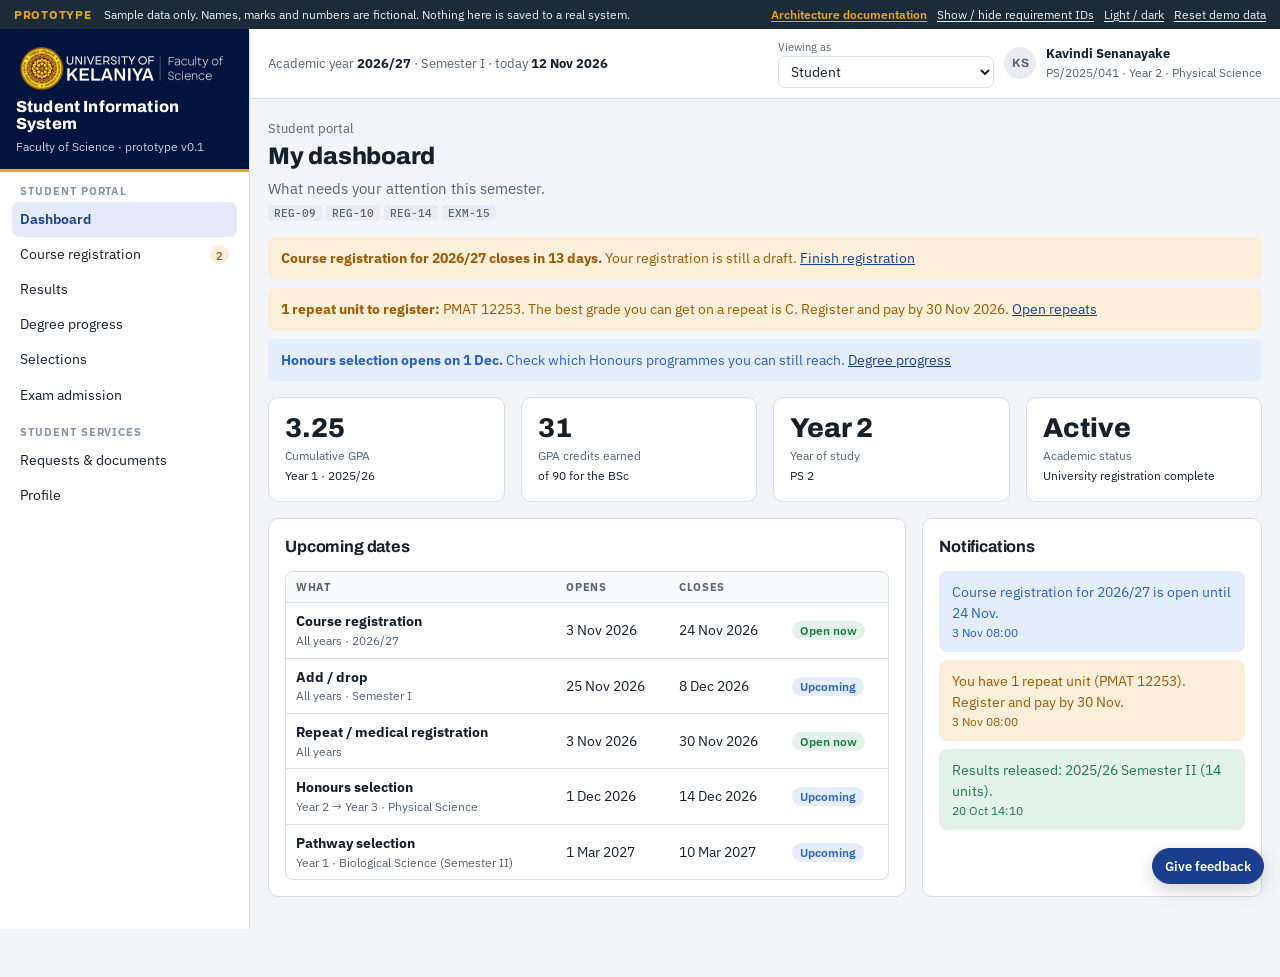
==== prototype/index.html @ f2d89ace "Add SIS clickable prototype and architecture document Static prototype of the Faculty of Science Stu" ====
<!doctype html>
<html lang="en">
<head>
<meta charset="utf-8">
<meta name="viewport" content="width=device-width, initial-scale=1, viewport-fit=cover">
<meta name="robots" content="noindex">
<title>FoS SIS prototype</title>
<link rel="preconnect" href="https://fonts.googleapis.com">
<link rel="stylesheet" href="https://fonts.googleapis.com/css2?family=Archivo:wght@600;700;800&family=IBM+Plex+Sans:wght@400;500;600;700&family=IBM+Plex+Mono:wght@400;500;700&display=swap">
<link rel="stylesheet" href="assets/css/app.css">
<link rel="icon" href="data:image/svg+xml,%3Csvg xmlns='http://www.w3.org/2000/svg' viewBox='0 0 32 32'%3E%3Crect width='32' height='32' rx='7' fill='%2301143e'/%3E%3Ctext x='16' y='21' font-size='13' font-family='Arial' font-weight='700' text-anchor='middle' fill='%23e3a51c'%3ESIS%3C/text%3E%3C/svg%3E">
</head>
<body>
<div class="proto-banner" role="note">
  <b>PROTOTYPE</b><span>Sample data only. Names, marks and numbers are fictional. Nothing here is saved to a real system.</span>
  <span class="sp"><a href="../docs/architecture/sis-architecture.html" target="_blank" rel="noopener">Architecture documentation</a><button type="button" id="toggle-reqs">Show / hide requirement IDs</button><button type="button" id="toggle-theme">Light / dark</button><button type="button" id="reset-demo">Reset demo data</button></span>
</div>
<div class="shell">
  <nav class="side" aria-label="Main">
    <div class="brand"><img src="assets/img/fos-logo.png" alt="University of Kelaniya, Faculty of Science" width="210" height="47"><b>Student Information System</b><span>Faculty of Science · prototype v0.1</span></div>
    <div id="nav-groups"></div>
  </nav>
  <div>
    <header class="topbar">
      <button class="btn menu" type="button" id="menu-btn" aria-label="Open menu">Menu</button>
      <span class="crumb">Academic year <b>2026/27</b> · Semester I · today <b>12 Nov 2026</b></span>
      <div class="who">
        <label class="rolesel" for="role-select">Viewing as<select id="role-select"></select></label>
        <span class="avatar" id="avatar" aria-hidden="true"></span>
        <span class="stack" style="gap:0"><b id="who-name" class="small"></b><span id="who-sub" class="tiny muted"></span></span>
      </div>
    </header>
    <main id="main" tabindex="-1"></main>
  </div>
</div>
<button class="btn primary fb-btn" type="button" id="fb-btn" aria-controls="fb-panel">Give feedback</button>
<section class="fb-panel" id="fb-panel" hidden aria-label="Feedback"></section>
<div class="toasts" id="toasts" aria-live="polite"></div>

<script src="assets/js/config.js"></script>
<script src="assets/js/core.js"></script>
<script src="assets/js/data/catalog.js"></script>
<script src="assets/js/data/mock.js"></script>
<script src="assets/js/screens/student.js"></script>
<script src="assets/js/screens/staff.js"></script>
<script src="assets/js/screens/office.js"></script>
<script src="assets/js/screens/insight.js"></script>
<script>App.boot(Mock.seed);</script>
</body>
</html>
---- prototype/assets/css/app.css ----
/* Faculty of Science SIS prototype
   Layout: fixed left navigation rail + top bar; content column with page header, then cards/tables.
   Colours are tokens; dark theme follows the OS and can be forced with data-theme. */
:root{
  --bg:#f3f5f8; --surface:#ffffff; --sunk:#e9edf2; --raise:#f8fafc;
  --ink:#14202c; --muted:#566475; --faint:#8794a3; --line:#d7dee6;
  --accent:#1a3f8f; --accent-ink:#ffffff; --accent-soft:#e4eaf8;
  --ok:#1f7a45; --ok-soft:#e3f3e9; --warn:#9a5b06; --warn-soft:#fbefd9; --bad:#b4322a; --bad-soft:#fbe5e3; --info:#2a62c4; --info-soft:#e4edfb;
  --banner:#1d2b38; --banner-ink:#e9eef4;
  --brand:#01143e; --brand-ink:#ffffff; --gold:#e3a51c;
  --f-display:"Archivo","Helvetica Neue",Arial,sans-serif;
  --f-body:"IBM Plex Sans",system-ui,-apple-system,"Segoe UI",Roboto,sans-serif;
  --f-mono:"IBM Plex Mono",ui-monospace,SFMono-Regular,Menlo,Consolas,monospace;
  --radius:10px; --nav-w:250px;
}
@media (prefers-color-scheme:dark){:root:not([data-theme="light"]){
  --bg:#0e1319; --surface:#161d26; --sunk:#1d2631; --raise:#1a222c;
  --ink:#e4eaf1; --muted:#9aa8b8; --faint:#6f7d8c; --line:#2a3542;
  --accent:#8fb2ff; --accent-ink:#0b1430; --accent-soft:#1a2848; --brand:#020c24;
  --ok:#5cc489; --ok-soft:#163525; --warn:#eaa04a; --warn-soft:#3a2a12; --bad:#f07a70; --bad-soft:#3d1c1a; --info:#7fa9f0; --info-soft:#18284a;
  --banner:#0a0f14; --banner-ink:#cfd8e2; color-scheme:dark}}
:root[data-theme="dark"]{
  --bg:#0e1319; --surface:#161d26; --sunk:#1d2631; --raise:#1a222c;
  --ink:#e4eaf1; --muted:#9aa8b8; --faint:#6f7d8c; --line:#2a3542;
  --accent:#8fb2ff; --accent-ink:#0b1430; --accent-soft:#1a2848; --brand:#020c24;
  --ok:#5cc489; --ok-soft:#163525; --warn:#eaa04a; --warn-soft:#3a2a12; --bad:#f07a70; --bad-soft:#3d1c1a; --info:#7fa9f0; --info-soft:#18284a;
  --banner:#0a0f14; --banner-ink:#cfd8e2; color-scheme:dark}

*{box-sizing:border-box}
html,body{height:100%}
body{margin:0;background:var(--bg);color:var(--ink);font:14.5px/1.5 var(--f-body)}
a{color:var(--accent)}
button,input,select,textarea{font:inherit;color:inherit}
h1,h2,h3,h4{font-family:var(--f-display);letter-spacing:-.01em;margin:0;text-wrap:balance}
code,.mono{font-family:var(--f-mono);font-size:.92em}
:focus-visible{outline:2px solid var(--accent);outline-offset:2px}
[hidden]{display:none!important}

/* prototype banner */
.proto-banner{background:var(--banner);color:var(--banner-ink);font-size:.78rem;padding:5px max(14px,env(safe-area-inset-right,0px)) 5px max(14px,env(safe-area-inset-left,0px));display:flex;gap:12px;align-items:center;flex-wrap:wrap}
.proto-banner b{color:var(--gold);letter-spacing:.06em}
.proto-banner .sp{margin-left:auto;display:flex;gap:10px;flex-wrap:wrap}
.proto-banner button{all:unset;cursor:pointer;text-decoration:underline;text-underline-offset:2px}
.proto-banner button:focus-visible,.proto-banner a:focus-visible{outline:2px solid var(--gold)}
.proto-banner a{color:var(--gold);font-weight:600;text-decoration:underline;text-underline-offset:2px}

/* shell */
.shell{display:grid;grid-template-columns:var(--nav-w) minmax(0,1fr);min-height:calc(100vh - 28px)}
@media (max-width:900px){.shell{grid-template-columns:minmax(0,1fr)}}
nav.side{background:var(--surface);border-right:1px solid var(--line);padding:16px 12px 40px;position:sticky;top:0;height:100vh;overflow:auto}
@media (max-width:900px){nav.side{position:fixed;inset:0 auto 0 0;width:min(300px,86vw);z-index:40;transform:translateX(-102%);transition:transform .2s;padding-left:max(12px,env(safe-area-inset-left,0px))}
  nav.side.open{transform:none;box-shadow:0 0 0 100vmax rgb(0 0 0 / .35)}}
nav.side{padding-top:0}
.brand{display:flex;flex-direction:column;gap:6px;margin:0 -12px 10px;padding:16px 16px 14px;background:var(--brand);color:var(--brand-ink);border-bottom:3px solid var(--gold)}
.brand img{width:100%;max-width:210px;height:auto;display:block}
.brand b{display:block;font:800 1rem var(--f-display);letter-spacing:.01em}
.brand span{font-size:.72rem;color:#c6cfe0}
.navgroup{margin-top:12px}
.navgroup h4{font:700 .66rem var(--f-body);text-transform:uppercase;letter-spacing:.09em;color:var(--faint);padding:0 8px 4px}
.navgroup a{display:flex;gap:8px;align-items:center;padding:7px 8px;border-radius:7px;color:var(--ink);text-decoration:none;font-size:.88rem}
.navgroup a:hover{background:var(--sunk)}
.navgroup a[aria-current="page"]{background:var(--accent-soft);color:var(--accent);font-weight:600}
.navgroup a .count{margin-left:auto;font:600 .7rem var(--f-mono);background:var(--warn-soft);color:var(--warn);padding:0 6px;border-radius:999px}

.topbar{display:flex;align-items:center;gap:12px;flex-wrap:wrap;padding:10px max(18px,env(safe-area-inset-right,0px)) 10px 18px;background:var(--surface);border-bottom:1px solid var(--line);position:sticky;top:0;z-index:20}
.topbar .menu{display:none}
@media (max-width:900px){.topbar .menu{display:inline-flex}.topbar{padding-left:max(12px,env(safe-area-inset-left,0px))}}
.topbar .who{display:flex;align-items:center;gap:10px;margin-left:auto;flex-wrap:wrap}
.avatar{width:32px;height:32px;border-radius:50%;background:var(--sunk);display:grid;place-items:center;font:700 .75rem var(--f-display);color:var(--muted);flex:none}
.rolesel{display:flex;flex-direction:column;font-size:.7rem;color:var(--muted)}
.rolesel select{font-size:.86rem;padding:5px 8px;border:1px solid var(--line);border-radius:7px;background:var(--surface);color:var(--ink);max-width:240px}
.crumb{font-size:.8rem;color:var(--muted)}
.crumb b{color:var(--ink)}

main{padding:20px max(18px,env(safe-area-inset-right,0px)) 80px max(18px,env(safe-area-inset-left,0px));min-width:0}
main:focus{outline:none}
#view{display:flex;flex-direction:column;gap:16px;min-width:0}
.page{max-width:1240px;margin:0 auto;display:flex;flex-direction:column;gap:16px}
.pagehead{display:flex;gap:12px 18px;align-items:flex-end;flex-wrap:wrap}
.pagehead h1{font-size:1.5rem;font-weight:800}
.pagehead p{margin:4px 0 0;color:var(--muted);max-width:75ch}
.pagehead .actions{margin-left:auto;display:flex;gap:8px;flex-wrap:wrap}
.reqs{display:flex;gap:4px;flex-wrap:wrap;margin-top:6px}
.req{font:500 .7rem var(--f-mono);padding:1px 6px;border-radius:4px;background:var(--sunk);color:var(--muted)}
body.hide-reqs .reqs{display:none}

/* building blocks */
.grid{display:grid;gap:16px}
.g2{grid-template-columns:repeat(2,minmax(0,1fr))}
.g3{grid-template-columns:repeat(3,minmax(0,1fr))}
.g4{grid-template-columns:repeat(4,minmax(0,1fr))}
.g-side{grid-template-columns:minmax(0,1fr) 340px}
@media (max-width:1100px){.g-side{grid-template-columns:minmax(0,1fr)}.g4{grid-template-columns:repeat(2,minmax(0,1fr))}}
@media (max-width:760px){.g2,.g3,.g4{grid-template-columns:minmax(0,1fr)}}
.card{background:var(--surface);border:1px solid var(--line);border-radius:var(--radius);padding:16px;display:flex;flex-direction:column;gap:12px;min-width:0}
.card > h2,.card > header h2{font-size:1.02rem;font-weight:700}
.card > header{display:flex;align-items:center;gap:10px;flex-wrap:wrap}
.card > header .sp{margin-left:auto;display:flex;gap:8px;flex-wrap:wrap;align-items:center}
.card.flush{padding:0}
.card.flush > header{padding:14px 16px 0}
.muted{color:var(--muted)} .small{font-size:.82rem} .tiny{font-size:.74rem}
.stat{display:flex;flex-direction:column;gap:2px}
.stat b{font:800 1.7rem var(--f-display);font-variant-numeric:tabular-nums;line-height:1.1}
.stat span{font-size:.78rem;color:var(--muted)}
.stat em{font-style:normal;font-size:.74rem}
.kv{display:grid;grid-template-columns:auto 1fr;gap:6px 16px;font-size:.88rem;margin:0}
.kv dt{color:var(--muted)} .kv dd{margin:0;min-width:0}
.row{display:flex;gap:8px;align-items:center;flex-wrap:wrap}
.stack{display:flex;flex-direction:column;gap:8px}
.sep{border:0;border-top:1px solid var(--line);margin:4px 0}

.btn{display:inline-flex;align-items:center;gap:6px;font-weight:600;font-size:.84rem;border:1px solid var(--line);background:var(--surface);color:var(--ink);padding:7px 12px;border-radius:8px;cursor:pointer;text-decoration:none;white-space:nowrap}
.btn:hover{border-color:var(--muted)}
.btn.primary{background:var(--accent);border-color:var(--accent);color:var(--accent-ink)}
.btn.danger{color:var(--bad);border-color:color-mix(in srgb,var(--bad) 45%,var(--line))}
.btn.ghost{border-color:transparent;background:transparent}
.btn.sm{padding:4px 9px;font-size:.78rem}
.btn[disabled]{opacity:.5;cursor:not-allowed}

.pill{display:inline-flex;align-items:center;gap:5px;font:600 .72rem var(--f-body);padding:2px 8px;border-radius:999px;background:var(--sunk);color:var(--ink);white-space:nowrap}
.pill.ok{background:var(--ok-soft);color:var(--ok)} .pill.warn{background:var(--warn-soft);color:var(--warn)}
.pill.bad{background:var(--bad-soft);color:var(--bad)} .pill.info{background:var(--info-soft);color:var(--info)}
.pill.acc{background:var(--accent-soft);color:var(--accent)}
.st{display:inline-block;font:700 .68rem var(--f-mono);padding:1px 6px;border-radius:4px;border:1px solid var(--line)}
.st.C{background:var(--accent-soft);color:var(--accent);border-color:transparent}
.st.O{background:var(--surface)} .st.A{border-style:dashed;color:var(--muted)}

.alert{display:flex;gap:10px;padding:10px 12px;border-radius:8px;font-size:.86rem;border:1px solid transparent;align-items:flex-start}
.alert.ok{background:var(--ok-soft);color:var(--ok)} .alert.warn{background:var(--warn-soft);color:var(--warn)}
.alert.bad{background:var(--bad-soft);color:var(--bad)} .alert.info{background:var(--info-soft);color:var(--info)}
.alert b{font-weight:700} .alert .grow{flex:1;min-width:0}

/* tables */
.tw{overflow-x:auto;border:1px solid var(--line);border-radius:8px}
.card .tw{margin:0}
.card.flush .tw{border:0;border-top:1px solid var(--line);border-radius:0 0 var(--radius) var(--radius)}
table.t{border-collapse:collapse;width:100%;font-size:.86rem}
table.t th,table.t td{padding:8px 10px;border-bottom:1px solid var(--line);text-align:left;vertical-align:middle}
table.t th{font:700 .68rem var(--f-body);text-transform:uppercase;letter-spacing:.06em;color:var(--muted);background:var(--raise);white-space:nowrap;position:sticky;top:0}
table.t tr:last-child td{border-bottom:0}
table.t td.num,table.t th.num{text-align:right;font-variant-numeric:tabular-nums}
table.t td.code{font-family:var(--f-mono);font-size:.8rem;white-space:nowrap}
table.t tr.sub td{background:var(--raise);font:700 .72rem var(--f-body);text-transform:uppercase;letter-spacing:.06em;color:var(--muted)}
table.t tr.dim td{color:var(--faint)}
table.t tr.flag td{background:color-mix(in srgb,var(--bad-soft) 60%,transparent)}
table.t input[type=number],table.t input[type=text],table.t select{width:100%;min-width:60px;padding:4px 6px;border:1px solid var(--line);border-radius:6px;background:var(--surface)}
table.t input[type=number]{font-family:var(--f-mono);text-align:right;max-width:80px}
table.t input.err{border-color:var(--bad);background:var(--bad-soft)}

/* forms */
.field{display:flex;flex-direction:column;gap:4px;font-size:.84rem;min-width:0}
.field > span{color:var(--muted);font-size:.78rem}
.field input,.field select,.field textarea{padding:7px 9px;border:1px solid var(--line);border-radius:7px;background:var(--surface);width:100%}
.field textarea{min-height:80px;resize:vertical}
.check{display:flex;gap:8px;align-items:flex-start;font-size:.86rem}
.check input{margin-top:3px;accent-color:var(--accent)}
.formgrid{display:grid;grid-template-columns:repeat(2,minmax(0,1fr));gap:12px}
@media (max-width:640px){.formgrid{grid-template-columns:minmax(0,1fr)}}
.search{padding:7px 10px;border:1px solid var(--line);border-radius:8px;background:var(--surface);min-width:0;width:240px;max-width:100%}

/* tabs */
.tabs{display:flex;gap:2px;border-bottom:1px solid var(--line);flex-wrap:wrap}
.tabs button{all:unset;cursor:pointer;padding:8px 12px;font-weight:600;font-size:.86rem;color:var(--muted);border-bottom:2px solid transparent;margin-bottom:-1px}
.tabs button[aria-selected="true"]{color:var(--accent);border-bottom-color:var(--accent)}
.tabs button:focus-visible{outline:2px solid var(--accent)}

/* steps (workflow) */
.steps{display:flex;gap:0;flex-wrap:wrap;counter-reset:s}
.steps li{list-style:none;display:flex;align-items:center;gap:6px;font-size:.78rem;color:var(--muted);padding:4px 10px 4px 0}
.steps li::before{counter-increment:s;content:counter(s);width:20px;height:20px;border-radius:50%;display:grid;place-items:center;font:700 .68rem var(--f-mono);background:var(--sunk);color:var(--muted)}
.steps li.done::before{content:"✓";background:var(--ok-soft);color:var(--ok)}
.steps li.now{color:var(--ink);font-weight:600}
.steps li.now::before{background:var(--accent);color:var(--accent-ink)}
.steps li:not(:last-child)::after{content:"";width:18px;height:1px;background:var(--line);margin-left:4px}

/* explanation tree */
.tree{list-style:none;margin:0;padding:0;display:flex;flex-direction:column;gap:6px}
.tree li{display:grid;grid-template-columns:22px minmax(0,1fr) auto;gap:8px;align-items:start;padding:8px 10px;border:1px solid var(--line);border-radius:8px;background:var(--surface);font-size:.86rem}
.tree li .ic{width:20px;height:20px;border-radius:50%;display:grid;place-items:center;font:700 .72rem var(--f-mono)}
.tree li.pass .ic{background:var(--ok-soft);color:var(--ok)}
.tree li.fail .ic{background:var(--bad-soft);color:var(--bad)}
.tree li.pend .ic{background:var(--warn-soft);color:var(--warn)}
.tree li .val{font:500 .78rem var(--f-mono);color:var(--muted);text-align:right;max-width:16ch}
@media (max-width:560px){.tree li{grid-template-columns:22px minmax(0,1fr)}.tree li .val{grid-column:2;text-align:left;max-width:none}}
.pagehead > div:first-child{min-width:0}
.topbar .crumb{min-width:0}
.bar{height:6px;border-radius:3px;background:var(--sunk);overflow:hidden;margin-top:5px}
.bar i{display:block;height:100%;background:var(--accent);border-radius:3px}
.bar.ok i{background:var(--ok)} .bar.warn i{background:var(--warn)} .bar.bad i{background:var(--bad)}

/* modal + toast + drawer */
.modal-bg{position:fixed;inset:0;background:rgb(10 15 20 / .45);z-index:60;display:grid;place-items:center;padding:16px}
.modal{background:var(--surface);border-radius:12px;border:1px solid var(--line);max-width:620px;width:100%;max-height:calc(100vh - 32px);overflow:auto;display:flex;flex-direction:column}
.modal header{display:flex;align-items:center;gap:10px;padding:14px 16px;border-bottom:1px solid var(--line)}
.modal header h2{font-size:1.05rem}
.modal header .x{margin-left:auto}
.modal .body{padding:16px;display:flex;flex-direction:column;gap:12px}
.modal footer{display:flex;gap:8px;justify-content:flex-end;padding:12px 16px;border-top:1px solid var(--line);flex-wrap:wrap}
.toasts{position:fixed;right:max(16px,env(safe-area-inset-right,0px));bottom:calc(env(safe-area-inset-bottom,0px) + 16px);z-index:80;display:flex;flex-direction:column;gap:8px;max-width:min(380px,calc(100vw - 32px))}
.toast{background:var(--ink);color:var(--surface);padding:10px 14px;border-radius:9px;font-size:.86rem;box-shadow:0 6px 20px rgb(0 0 0 / .2)}

/* feedback */
.fb-btn{position:fixed;right:max(16px,env(safe-area-inset-right,0px));bottom:calc(env(safe-area-inset-bottom,0px) + 16px);z-index:50;border-radius:999px;box-shadow:0 6px 18px rgb(0 0 0 / .18)}
.fb-panel{position:fixed;right:max(16px,env(safe-area-inset-right,0px));bottom:calc(env(safe-area-inset-bottom,0px) + 70px);z-index:55;width:min(380px,calc(100vw - 32px));max-height:calc(100vh - 120px);overflow:auto;background:var(--surface);border:1px solid var(--line);border-radius:12px;box-shadow:0 10px 30px rgb(0 0 0 / .2);padding:14px;display:flex;flex-direction:column;gap:10px}
.fb-panel h3{font-size:1rem}
.seg{display:flex;gap:4px;flex-wrap:wrap}
.seg label{display:flex;gap:6px;align-items:center;border:1px solid var(--line);border-radius:999px;padding:4px 10px;font-size:.8rem;cursor:pointer}
.seg input{accent-color:var(--accent)}
.seg label:has(input:checked){border-color:var(--accent);background:var(--accent-soft);color:var(--accent);font-weight:600}

/* charts */
.chart{width:100%;height:auto;display:block}
.chart text{fill:var(--muted);font:11px var(--f-body)}
.chart .axis{stroke:var(--line)}
.chart .grid{stroke:var(--line);stroke-dasharray:2 4}
.legend{display:flex;gap:12px;flex-wrap:wrap;font-size:.78rem;color:var(--muted)}
.legend i{display:inline-block;width:10px;height:10px;border-radius:2px;margin-right:5px;vertical-align:-1px}

/* print docs */
.doc{background:#fff;color:#111;border:1px solid var(--line);border-radius:6px;padding:28px;max-width:760px;margin:0 auto;font-size:.9rem}
.doc h2{font-size:1.2rem;text-align:center;color:#111}
.doc .center{text-align:center}
.doc table{width:100%;border-collapse:collapse;margin-top:10px}
.doc td,.doc th{border:1px solid #999;padding:5px 7px;font-size:.82rem;text-align:left;color:#111}
.doc th{background:#eee}
@media print{
  .proto-banner,nav.side,.topbar,.fb-btn,.fb-panel,.pagehead .actions,.noprint{display:none!important}
  .shell{display:block} main{padding:0} body{background:#fff}
  .doc{border:0}
}
@media (prefers-reduced-motion:reduce){*{transition:none!important}}
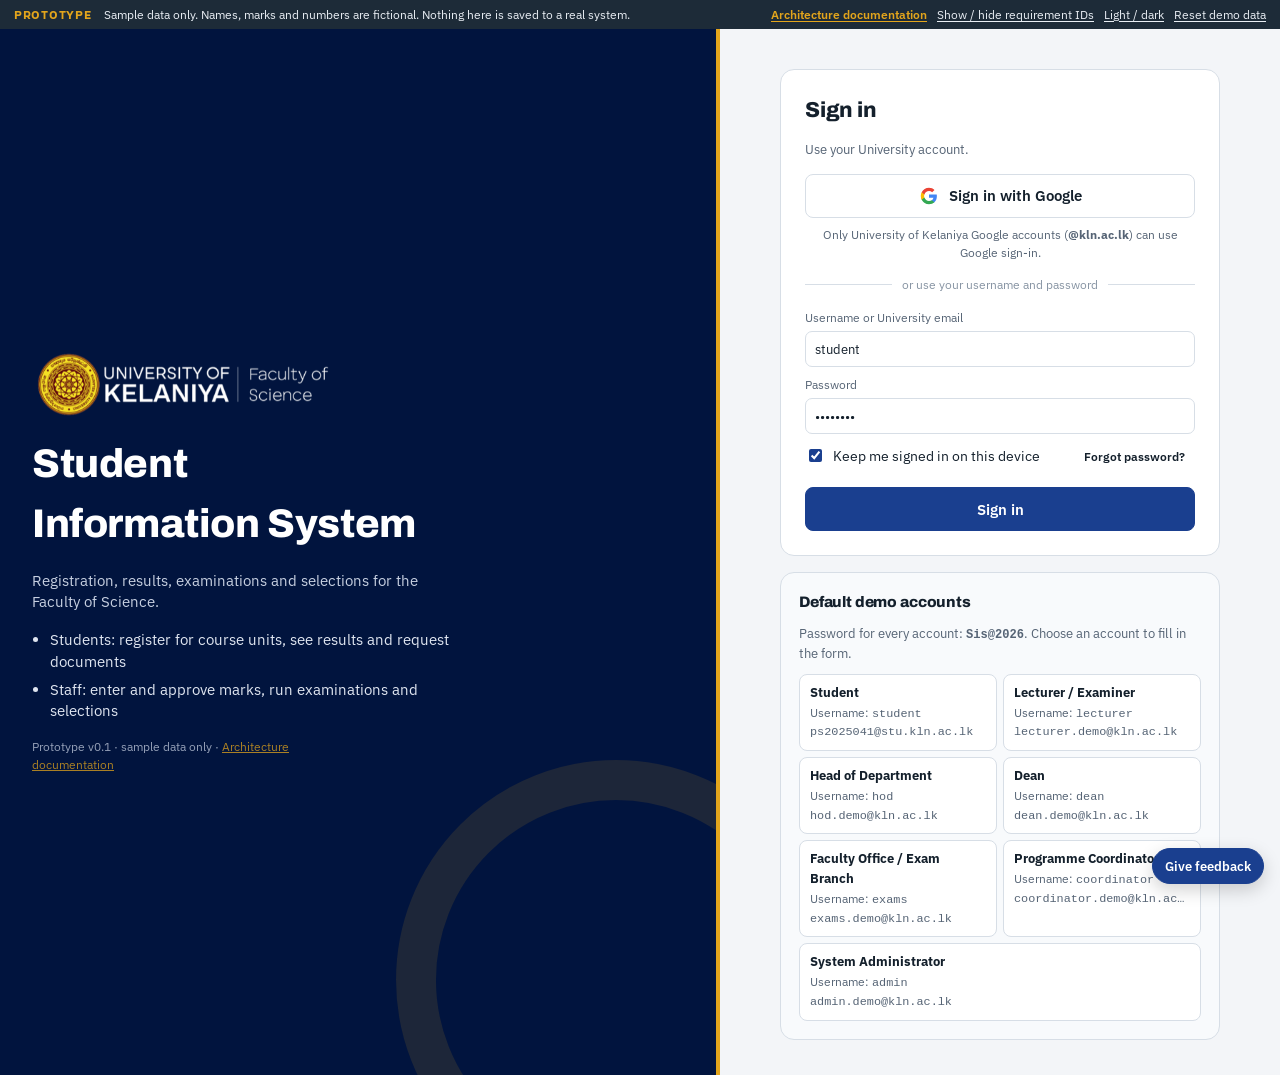
==== commit 9298072e: "Add sign-in page to the SIS prototype Opens on a sign-in page with default demo accounts per role (s" ====
--- a/prototype/index.html
+++ b/prototype/index.html
@@ -15,7 +15,8 @@
   <b>PROTOTYPE</b><span>Sample data only. Names, marks and numbers are fictional. Nothing here is saved to a real system.</span>
   <span class="sp"><a href="../docs/architecture/sis-architecture.html" target="_blank" rel="noopener">Architecture documentation</a><button type="button" id="toggle-reqs">Show / hide requirement IDs</button><button type="button" id="toggle-theme">Light / dark</button><button type="button" id="reset-demo">Reset demo data</button></span>
 </div>
-<div class="shell">
+<div id="login" hidden></div>
+<div class="shell" id="app-shell">
   <nav class="side" aria-label="Main">
     <div class="brand"><img src="assets/img/fos-logo.png" alt="University of Kelaniya, Faculty of Science" width="210" height="47"><b>Student Information System</b><span>Faculty of Science · prototype v0.1</span></div>
     <div id="nav-groups"></div>
@@ -28,6 +29,7 @@
         <label class="rolesel" for="role-select">Viewing as<select id="role-select"></select></label>
         <span class="avatar" id="avatar" aria-hidden="true"></span>
         <span class="stack" style="gap:0"><b id="who-name" class="small"></b><span id="who-sub" class="tiny muted"></span></span>
+        <button class="btn sm" type="button" id="sign-out">Sign out</button>
       </div>
     </header>
     <main id="main" tabindex="-1"></main>
--- a/prototype/assets/css/app.css
+++ b/prototype/assets/css/app.css
@@ -216,6 +216,37 @@
 .legend{display:flex;gap:12px;flex-wrap:wrap;font-size:.78rem;color:var(--muted)}
 .legend i{display:inline-block;width:10px;height:10px;border-radius:2px;margin-right:5px;vertical-align:-1px}
 
+/* login */
+.login{display:grid;grid-template-columns:minmax(0,1fr) minmax(0,560px);min-height:calc(100vh - 28px)}
+@media (max-width:900px){.login{grid-template-columns:minmax(0,1fr)}}
+.login-brand{background:var(--brand);color:var(--brand-ink);padding:56px max(32px,env(safe-area-inset-left,0px)) 40px;display:flex;flex-direction:column;gap:16px;justify-content:center;border-right:4px solid var(--gold);position:relative;overflow:hidden}
+.login-brand::after{content:"";position:absolute;right:-120px;bottom:-120px;width:360px;height:360px;border-radius:50%;border:40px solid rgb(227 165 28 / .12)}
+@media (max-width:900px){.login-brand{border-right:0;border-bottom:4px solid var(--gold);padding:28px max(20px,env(safe-area-inset-left,0px))}}
+.login-brand img{width:min(300px,80%);height:auto}
+.login-brand h1{font-size:clamp(1.6rem,3.2vw,2.5rem);font-weight:800;color:#fff;max-width:16ch}
+.login-brand p{margin:0;color:#c6cfe0;max-width:46ch}
+.login-brand a{color:var(--gold)}
+.login-points{margin:0;padding-left:18px;color:#dfe5f0;display:flex;flex-direction:column;gap:6px;max-width:48ch}
+@media (max-width:900px){.login-points{display:none}}
+.login-panel{display:flex;flex-direction:column;gap:16px;justify-content:center;padding:40px max(28px,env(safe-area-inset-right,0px)) 40px 28px}
+@media (max-width:900px){.login-panel{padding:20px max(16px,env(safe-area-inset-right,0px)) 40px max(16px,env(safe-area-inset-left,0px))}}
+.login-card{background:var(--surface);border:1px solid var(--line);border-radius:14px;padding:24px;display:flex;flex-direction:column;gap:14px;width:100%;max-width:440px;margin:0 auto}
+.login-card h2{font-size:1.35rem;font-weight:800}
+.login-card.demo{padding:18px;gap:10px;background:var(--raise)}
+.login-card.demo h2{font-size:.95rem}
+.btn.lg{padding:10px 14px;font-size:.95rem;justify-content:center}
+.btn.sso{justify-content:center;padding:10px 14px;font-size:.92rem;gap:10px}
+.btn.sso .g{flex:none;background:#fff;border-radius:50%;padding:1px}
+.or{display:flex;align-items:center;gap:10px;color:var(--faint);font-size:.78rem}
+.or::before,.or::after{content:"";flex:1;height:1px;background:var(--line)}
+.demo-list{display:grid;grid-template-columns:repeat(2,minmax(0,1fr));gap:6px}
+@media (max-width:480px){.demo-list{grid-template-columns:minmax(0,1fr)}}
+.demo-acc{all:unset;cursor:pointer;display:flex;flex-direction:column;gap:1px;padding:8px 10px;border:1px solid var(--line);border-radius:8px;background:var(--surface);min-width:0}
+.demo-acc:hover{border-color:var(--accent)} .demo-acc:focus-visible{outline:2px solid var(--accent)}
+.demo-acc b{font-size:.82rem} .demo-acc span{font-size:.74rem;color:var(--muted);overflow:hidden;text-overflow:ellipsis;white-space:nowrap}
+.modal .demo-list{grid-template-columns:minmax(0,1fr)}
+.demo-list .demo-acc:last-child:nth-child(odd){grid-column:1/-1}
+
 /* print docs */
 .doc{background:#fff;color:#111;border:1px solid var(--line);border-radius:6px;padding:28px;max-width:760px;margin:0 auto;font-size:.9rem}
 .doc h2{font-size:1.2rem;text-align:center;color:#111}
